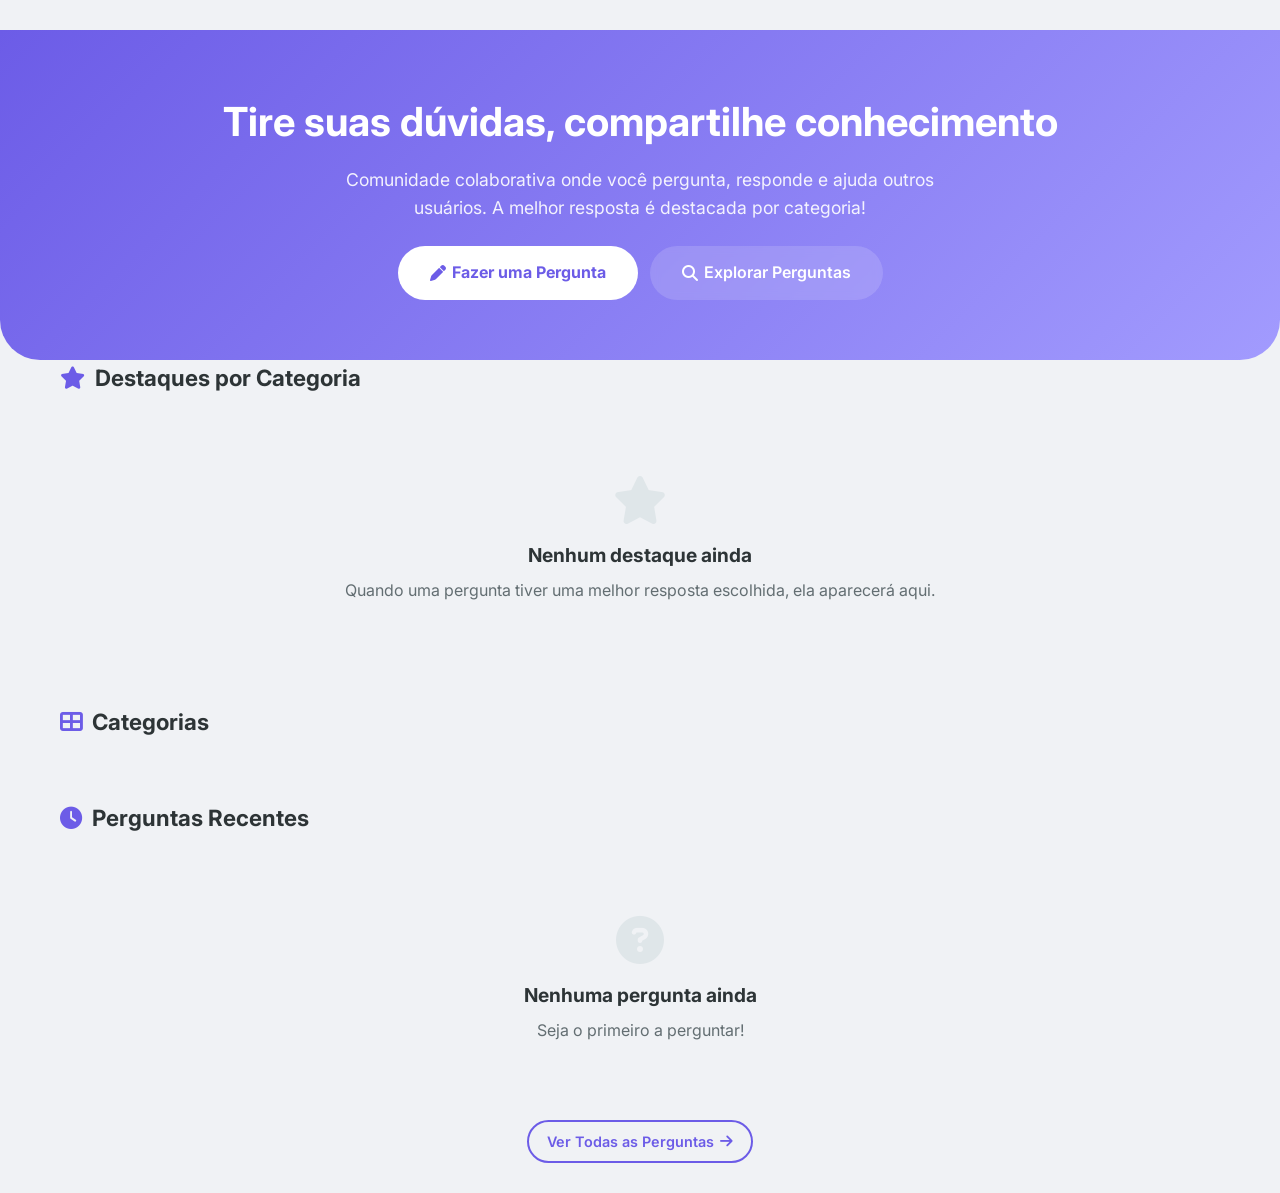
==== index.html @ 31ae1189 "v0.1" ====
<!DOCTYPE html>
<html lang="pt-BR">
<head>
<meta charset="UTF-8">
<meta name="viewport" content="width=device-width, initial-scale=1.0">
<title>Fórum Respostas - Comunidade Colaborativa</title>
<link rel="stylesheet" href="static/css/default.css">
<link rel="stylesheet" href="https://cdnjs.cloudflare.com/ajax/libs/font-awesome/6.5.1/css/all.min.css">
<script src="static/js/api.js"></script>
</head>
<body>

<div id="header-placeholder"></div>
<script>document.getElementById('header-placeholder').innerHTML = '<script src="components/header.js"><\/script>';</script>

<main class="main-content">

<section class="hero">
  <div class="container">
    <h1>Tire suas dúvidas, compartilhe conhecimento</h1>
    <p>Comunidade colaborativa onde você pergunta, responde e ajuda outros usuários. A melhor resposta é destacada por categoria!</p>
    <div class="hero-buttons">
      <a href="/nova-pergunta.html" class="btn btn-white"><i class="fas fa-pen"></i> Fazer uma Pergunta</a>
      <a href="/perguntas.html" class="btn btn-ghost"><i class="fas fa-search"></i> Explorar Perguntas</a>
    </div>
  </div>
</section>

<div class="stats-bar" id="statsBar"></div>

<div class="container">

  <section>
    <h2 class="section-title"><i class="fas fa-star"></i> Destaques por Categoria</h2>
    <div class="destaques-grid" id="destaquesGrid"></div>
  </section>

  <section>
    <h2 class="section-title"><i class="fas fa-th-large"></i> Categorias</h2>
    <div class="category-grid" id="categoryGrid"></div>
  </section>

  <section>
    <h2 class="section-title"><i class="fas fa-clock"></i> Perguntas Recentes</h2>
    <div class="question-list" id="recentQuestions"></div>
    <div style="text-align:center;margin-top:16px">
      <a href="/perguntas.html" class="btn btn-outline">Ver Todas as Perguntas <i class="fas fa-arrow-right"></i></a>
    </div>
  </section>

</div>
</main>

<div id="footer-placeholder"></div>
<script>document.getElementById('footer-placeholder').innerHTML = '<script src="components/footer.js"><\/script>';</script>

<script>
function carregarHome() {
  // Stats
  window.go('GET', '/dashboard', null, function(r) {
    if (!r) return;
    var bar = document.getElementById('statsBar');
    bar.innerHTML = [
      { icon: 'question-circle', label: 'Perguntas', value: r.total_perguntas },
      { icon: 'reply', label: 'Respostas', value: r.total_respostas },
      { icon: 'users', label: 'Usuários', value: r.total_usuarios },
      { icon: 'check-circle', label: 'Resolvidas', value: r.melhores_respostas || 0 }
    ].map(function(s) {
      return '<div class="stat-card"><div class="stat-icon"><i class="fas fa-' + s.icon + '"></i></div><div class="stat-number">' + s.value + '</div><div class="stat-label">' + s.label + '</div></div>';
    }).join('');
  });

  // Destaques
  window.go('GET', '/dashboard', null, function(r) {
    if (!r || !r.destaques || r.destaques.length === 0) {
      document.getElementById('destaquesGrid').innerHTML = '<div class="empty-state" style="grid-column:1/-1"><i class="fas fa-star"></i><h3>Nenhum destaque ainda</h3><p>Quando uma pergunta tiver uma melhor resposta escolhida, ela aparecerá aqui.</p></div>';
      return;
    }
    document.getElementById('destaquesGrid').innerHTML = r.destaques.map(function(d) {
      return '<div class="destaque-card">' +
        '<div class="destaque-header"><i class="fas fa-' + (d.categoria_icone || 'star') + '"></i> ' + window.esc(d.categoria_nome) + ' em destaque</div>' +
        '<div class="destaque-body">' +
        '<div class="destaque-meta">' +
        '<img src="' + window.imgUrl(d.autor_avatar) + '" alt="">' +
        '<span>' + window.esc(d.autor_nome) + '</span>' +
        '<span>·</span>' +
        '<span>' + window.fmtDate(d.created_at) + '</span>' +
        '</div>' +
        '<h3><a href="/pergunta.html?id=' + d.id + '">' + window.esc(d.titulo) + '</a></h3>' +
        '<div class="destaque-resposta">' +
        '<div style="display:flex;align-items:center;gap:6px;margin-bottom:4px">' +
        '<img src="' + window.imgUrl(d.resposta_autor_avatar) + '" style="width:20px;height:20px;border-radius:50%;object-fit:cover">' +
        '<strong style="font-size:0.85rem">' + window.esc(d.resposta_autor_nome) + '</strong>' +
        '<span class="destaque-badge"><i class="fas fa-check"></i> Melhor resposta</span>' +
        '</div>' +
        '<p>' + window.esc((d.resposta_conteudo || '').substring(0, 200)) + '...</p>' +
        '</div>' +
        '<a href="/pergunta.html?id=' + d.id + '" style="font-size:0.85rem;font-weight:600">Ler mais <i class="fas fa-arrow-right"></i></a>' +
        '</div></div>';
    }).join('');
  });

  // Categorias
  window.go('GET', '/categorias', null, function(r) {
    if (!r || r.length === 0) return;
    document.getElementById('categoryGrid').innerHTML = r.map(function(c) {
      return '<a href="/perguntas.html?categoria=' + c.id + '" class="category-card">' +
        '<div class="cat-icon"><i class="fas fa-' + (c.icone || 'question-circle') + '"></i></div>' +
        '<div class="cat-name">' + window.esc(c.nome) + '</div>' +
        '<div class="cat-count">' + (c.total_perguntas || 0) + ' perguntas</div>' +
        '</a>';
    }).join('');
  });

  // Perguntas Recentes
  window.go('GET', '/perguntas?limite=5', null, function(r) {
    if (!r || !r.perguntas || r.perguntas.length === 0) {
      document.getElementById('recentQuestions').innerHTML = '<div class="empty-state"><i class="fas fa-question-circle"></i><h3>Nenhuma pergunta ainda</h3><p>Seja o primeiro a perguntar!</p></div>';
      return;
    }
    document.getElementById('recentQuestions').innerHTML = r.perguntas.map(function(p) {
      var statusClass = 'status-' + (p.status || 'aberta');
      var statusLabel = p.status === 'resolvida' ? 'Resolvida' : p.status === 'fechada' ? 'Fechada' : 'Aberta';
      return '<div class="question-card">' +
        '<div class="question-card-header">' +
        '<h3><a href="/pergunta.html?id=' + p.id + '">' + window.esc(p.titulo) + '</a></h3>' +
        '<span class="status-badge ' + statusClass + '">' + statusLabel + '</span>' +
        '</div>' +
        '<div class="question-card-desc">' + window.esc((p.descricao || '').substring(0, 200)) + '</div>' +
        '<div class="question-card-footer">' +
        '<span><i class="fas fa-user"></i> ' + window.esc(p.autor_nome || 'Anônimo') + '</span>' +
        '<span>' + window.fmtDate(p.created_at) + '</span>' +
        '<div class="question-stats">' +
        '<span><i class="fas fa-reply"></i> ' + p.total_respostas + '</span>' +
        '<span><i class="fas fa-eye"></i> ' + (p.visualizacoes || 0) + '</span>' +
        '</div></div></div>';
    }).join('');
  });
}

carregarHome();
</script>
</body>
</html>
---- static/css/default.css ----
@import url('https://fonts.googleapis.com/css2?family=Inter:wght@300;400;500;600;700;800&display=swap');

* { margin:0; padding:0; box-sizing:border-box; }
:root {
  --primary: #6c5ce7;
  --primary-dark: #5a4bd1;
  --accent: #00b894;
  --accent-dark: #00a381;
  --bg: #f0f2f5;
  --bg-card: #ffffff;
  --text: #2d3436;
  --text-light: #636e72;
  --border: #dfe6e9;
  --shadow: 0 2px 8px rgba(0,0,0,0.08);
  --radius: 12px;
  --radius-sm: 8px;
  --header-height: 64px;
}
body {
  font-family: 'Inter', -apple-system, BlinkMacSystemFont, 'Segoe UI', Roboto, sans-serif;
  background: var(--bg);
  color: var(--text);
  line-height: 1.6;
  min-height: 100vh;
  display: flex;
  flex-direction: column;
  -webkit-font-smoothing: antialiased;
  -moz-osx-font-smoothing: grayscale;
  text-rendering: optimizeLegibility;
}
::selection { background: var(--primary); color: #fff; }
a { color: var(--primary); text-decoration:none; }
a:hover { color: var(--primary-dark); }
img { max-width:100%; }
.container { max-width:1200px; margin:0 auto; padding:0 20px; width:100%; }

/* Header */
.forum-header {
  background: var(--bg-card);
  border-bottom: 1px solid var(--border);
  position: sticky;
  top: 0;
  z-index: 1000;
  box-shadow: var(--shadow);
}
.header-top { padding: 0 20px; }
.header-flex {
  display: flex;
  align-items: center;
  gap: 20px;
  height: var(--header-height);
  max-width: 1400px;
  margin: 0 auto;
}
.header-brand { flex-shrink:0; }
.header-logo {
  display: flex;
  align-items: center;
  gap: 8px;
  font-size: 1.25rem;
  font-weight: 700;
  color: var(--primary) !important;
}
.header-logo i { font-size: 1.5rem; }
.header-search {
  flex: 1;
  max-width: 480px;
  position: relative;
}
.header-search input {
  width: 100%;
  padding: 10px 16px 10px 40px;
  border: 2px solid var(--border);
  border-radius: 24px;
  font-size: 0.9rem;
  outline: none;
  transition: border-color 0.2s;
  background: var(--bg);
}
.header-search input:focus { border-color: var(--primary); }
.search-icon {
  position: absolute;
  left: 14px;
  top: 50%;
  transform: translateY(-50%);
  color: var(--text-light);
}
.search-results {
  display: none;
  position: absolute;
  top: 100%;
  left: 0;
  right: 0;
  background: var(--bg-card);
  border: 1px solid var(--border);
  border-radius: var(--radius-sm);
  box-shadow: 0 8px 24px rgba(0,0,0,0.12);
  margin-top: 4px;
  max-height: 400px;
  overflow-y: auto;
  z-index: 100;
}
.search-item {
  display: block;
  padding: 12px 16px;
  border-bottom: 1px solid var(--border);
  color: var(--text) !important;
}
.search-item:last-child { border-bottom:none; }
.search-item:hover { background: var(--bg); }
.search-item-title { font-weight: 500; margin-bottom:2px; }
.search-item-meta { font-size:0.8rem; color:var(--text-light); }
.search-empty { padding: 20px; text-align:center; color:var(--text-light); }
.header-nav {
  display: flex;
  gap: 4px;
}
.nav-link {
  padding: 8px 14px;
  border-radius: var(--radius-sm);
  color: var(--text) !important;
  font-size: 0.9rem;
  font-weight: 500;
  transition: background 0.2s;
  white-space: nowrap;
}
.nav-link:hover { background: var(--bg); color: var(--primary) !important; }
.header-actions {
  display: flex;
  align-items: center;
  gap: 10px;
  margin-left: auto;
  flex-shrink:0;
}
.btn {
  display: inline-flex;
  align-items: center;
  gap: 6px;
  padding: 8px 18px;
  border-radius: 24px;
  font-size: 0.9rem;
  font-weight: 600;
  border: none;
  cursor: pointer;
  transition: all 0.2s;
  white-space: nowrap;
}
.btn-primary { background: var(--primary); color: #fff !important; }
.btn-primary:hover { background: var(--primary-dark); transform: translateY(-1px); }
.btn-outline {
  background: transparent;
  border: 2px solid var(--primary);
  color: var(--primary) !important;
}
.btn-outline:hover { background: var(--primary); color: #fff !important; }
.btn-accent { background: var(--accent); color: #fff !important; }
.btn-accent:hover { background: var(--accent-dark); transform: translateY(-1px); }
.btn-sm { padding: 6px 14px; font-size: 0.85rem; }
.btn-lg { padding: 12px 28px; font-size: 1rem; }

/* User Menu */
.user-menu { position:relative; display:flex; align-items:center; }
.btn-user {
  display: flex;
  align-items: center;
  gap: 8px;
  background: var(--bg);
  border: 1px solid var(--border);
  border-radius: 24px;
  padding: 4px 12px 4px 4px;
  cursor: pointer;
  font-size: 0.9rem;
  color: var(--text);
  transition: all 0.2s;
}
.btn-user:hover { border-color: var(--primary); }
.avatar-sm { width: 32px; height: 32px; border-radius: 50%; object-fit:cover; }
.user-dropdown {
  display: none;
  position: absolute;
  top: 100%;
  right: 0;
  background: var(--bg-card);
  border: 1px solid var(--border);
  border-radius: var(--radius-sm);
  box-shadow: 0 8px 24px rgba(0,0,0,0.12);
  min-width: 200px;
  margin-top: 8px;
  z-index: 100;
  overflow: hidden;
}
.user-dropdown a {
  display: flex;
  align-items: center;
  gap: 10px;
  padding: 12px 16px;
  color: var(--text) !important;
  font-size: 0.9rem;
  transition: background 0.2s;
}
.user-dropdown a:hover { background: var(--bg); }
.user-dropdown a i { width: 18px; color: var(--text-light); }

/* Main Content */
.main-content { flex:1; padding: 30px 0; }

/* Hero */
.hero {
  background: linear-gradient(135deg, var(--primary) 0%, #a29bfe 100%);
  padding: 60px 20px;
  text-align: center;
  color: #fff;
  border-radius: 0 0 40px 40px;
}
.hero h1 { font-size: 2.5rem; margin-bottom: 12px; }
.hero p { font-size: 1.1rem; opacity: 0.9; max-width: 600px; margin: 0 auto 24px; }
.hero-buttons { display: flex; gap: 12px; justify-content: center; flex-wrap: wrap; }
.hero .btn-white {
  background: #fff;
  color: var(--primary) !important;
  padding: 14px 32px;
  border-radius: 30px;
  font-weight: 700;
  font-size: 1rem;
}
.hero .btn-white:hover { transform: translateY(-2px); box-shadow: 0 8px 24px rgba(0,0,0,0.15); }
.hero .btn-ghost {
  background: rgba(255,255,255,0.15);
  color: #fff !important;
  padding: 14px 32px;
  border-radius: 30px;
  font-weight: 600;
  font-size: 1rem;
  backdrop-filter: blur(4px);
}
.hero .btn-ghost:hover { background: rgba(255,255,255,0.25); }

/* Stats Bar */
.stats-bar {
  display: grid;
  grid-template-columns: repeat(auto-fit, minmax(150px, 1fr));
  gap: 16px;
  margin: -40px auto 40px;
  padding: 0 20px;
  max-width: 900px;
  position: relative;
  z-index: 2;
}
.stat-card {
  background: var(--bg-card);
  border-radius: var(--radius);
  padding: 24px;
  text-align: center;
  box-shadow: var(--shadow);
  border: 1px solid var(--border);
}
.stat-card .stat-icon {
  font-size: 1.8rem;
  color: var(--primary);
  margin-bottom: 8px;
}
.stat-card .stat-number {
  font-size: 1.8rem;
  font-weight: 800;
  color: var(--text);
  line-height: 1.2;
}
.stat-card .stat-label {
  font-size: 0.85rem;
  color: var(--text-light);
  margin-top: 4px;
}

/* Sections */
.section-title {
  font-size: 1.4rem;
  font-weight: 700;
  margin-bottom: 20px;
  display: flex;
  align-items: center;
  gap: 10px;
}
.section-title i { color: var(--primary); }

/* Category Grid */
.category-grid {
  display: grid;
  grid-template-columns: repeat(auto-fill, minmax(180px, 1fr));
  gap: 12px;
  margin-bottom: 40px;
}
.category-card {
  background: var(--bg-card);
  border: 1px solid var(--border);
  border-radius: var(--radius);
  padding: 20px;
  text-align: center;
  transition: all 0.2s;
  cursor: pointer;
}
.category-card:hover {
  transform: translateY(-3px);
  box-shadow: 0 8px 24px rgba(0,0,0,0.1);
  border-color: var(--primary);
}
.category-card .cat-icon {
  font-size: 2rem;
  color: var(--primary);
  margin-bottom: 8px;
}
.category-card .cat-name { font-weight: 600; font-size: 0.95rem; }
.category-card .cat-count { font-size: 0.8rem; color: var(--text-light); margin-top: 4px; }

/* Destaques Grid */
.destaques-grid {
  display: grid;
  grid-template-columns: repeat(auto-fill, minmax(340px, 1fr));
  gap: 16px;
  margin-bottom: 40px;
}
.destaque-card {
  background: var(--bg-card);
  border: 1px solid var(--border);
  border-radius: var(--radius);
  overflow: hidden;
  transition: all 0.3s;
}
.destaque-card:hover { box-shadow: 0 8px 24px rgba(0,0,0,0.1); }
.destaque-header {
  background: linear-gradient(135deg, var(--accent), #00cec9);
  color: #fff;
  padding: 12px 16px;
  display: flex;
  align-items: center;
  gap: 8px;
  font-weight: 600;
  font-size: 0.85rem;
}
.destaque-body { padding: 16px; }
.destaque-body h3 { font-size: 1rem; margin-bottom: 8px; }
.destaque-body h3 a { color: var(--text) !important; }
.destaque-body h3 a:hover { color: var(--primary) !important; }
.destaque-resposta {
  background: var(--bg);
  border-radius: var(--radius-sm);
  padding: 12px;
  margin: 8px 0;
  font-size: 0.9rem;
  color: var(--text-light);
  border-left: 3px solid var(--accent);
}
.destaque-meta {
  display: flex;
  align-items: center;
  gap: 8px;
  font-size: 0.85rem;
  color: var(--text-light);
  margin-bottom: 8px;
}
.destaque-meta img { width: 24px; height: 24px; border-radius: 50%; object-fit:cover; }
.destaque-badge {
  display: inline-flex;
  align-items: center;
  gap: 4px;
  background: var(--accent);
  color: #fff;
  padding: 2px 10px;
  border-radius: 12px;
  font-size: 0.75rem;
  font-weight: 600;
}

/* Questions List */
.question-list { display: flex; flex-direction: column; gap: 12px; }
.question-card {
  background: var(--bg-card);
  border: 1px solid var(--border);
  border-radius: var(--radius);
  padding: 20px;
  transition: all 0.2s;
}
.question-card:hover { box-shadow: var(--shadow); }
.question-card-header {
  display: flex;
  justify-content: space-between;
  align-items: flex-start;
  gap: 12px;
  margin-bottom: 8px;
}
.question-card h3 { font-size: 1.05rem; font-weight: 600; }
.question-card h3 a { color: var(--text) !important; }
.question-card h3 a:hover { color: var(--primary) !important; }
.question-card-desc {
  color: var(--text-light);
  font-size: 0.9rem;
  margin-bottom: 12px;
  display: -webkit-box;
  -webkit-line-clamp: 2;
  -webkit-box-orient: vertical;
  overflow: hidden;
}
.question-card-footer {
  display: flex;
  align-items: center;
  gap: 16px;
  font-size: 0.85rem;
  color: var(--text-light);
  flex-wrap: wrap;
}
.question-card-footer .category-tag {
  background: var(--bg);
  padding: 2px 10px;
  border-radius: 12px;
  font-size: 0.8rem;
  color: var(--primary);
  font-weight: 500;
}
.question-stats {
  display: flex;
  gap: 12px;
  margin-left: auto;
}
.question-stats span {
  display: flex;
  align-items: center;
  gap: 4px;
}
.status-badge {
  padding: 2px 10px;
  border-radius: 12px;
  font-size: 0.75rem;
  font-weight: 600;
}
.status-aberta { background: #dfe6e9; color: #636e72; }
.status-resolvida { background: #55efc4; color: #00b894; }
.status-fechada { background: #fab1a0; color: #d63031; }

/* Filters */
.filters-bar {
  display: flex;
  align-items: center;
  gap: 12px;
  flex-wrap: wrap;
  margin-bottom: 20px;
  padding: 16px;
  background: var(--bg-card);
  border-radius: var(--radius);
  border: 1px solid var(--border);
}
.filters-bar select, .filters-bar input {
  padding: 8px 14px;
  border: 1px solid var(--border);
  border-radius: var(--radius-sm);
  font-size: 0.9rem;
  outline: none;
  background: var(--bg);
}
.filters-bar select:focus, .filters-bar input:focus { border-color: var(--primary); }

/* Pagination */
.pagination {
  display: flex;
  justify-content: center;
  gap: 6px;
  margin-top: 24px;
}
.page-btn {
  padding: 8px 14px;
  border: 1px solid var(--border);
  border-radius: var(--radius-sm);
  background: var(--bg-card);
  cursor: pointer;
  font-size: 0.9rem;
  transition: all 0.2s;
}
.page-btn:hover { border-color: var(--primary); color: var(--primary); }
.page-btn.active { background: var(--primary); color: #fff; border-color: var(--primary); }

/* Question Detail Page */
.question-detail {
  background: var(--bg-card);
  border: 1px solid var(--border);
  border-radius: var(--radius);
  padding: 28px;
  margin-bottom: 24px;
}
.question-detail h1 { font-size: 1.5rem; margin-bottom: 12px; }
.question-meta {
  display: flex;
  align-items: center;
  gap: 16px;
  flex-wrap: wrap;
  margin-bottom: 16px;
  font-size: 0.9rem;
  color: var(--text-light);
}
.question-meta .author { display: flex; align-items: center; gap: 8px; }
.question-meta .author img { width: 28px; height: 28px; border-radius: 50%; object-fit:cover; }
.question-body {
  font-size: 1rem;
  line-height: 1.7;
  color: var(--text);
  margin-bottom: 16px;
  white-space: pre-wrap;
}
.question-tags {
  display: flex;
  gap: 6px;
  flex-wrap: wrap;
  margin-bottom: 12px;
}
.tag {
  background: var(--bg);
  padding: 4px 12px;
  border-radius: 16px;
  font-size: 0.8rem;
  color: var(--primary);
}
.question-actions {
  display: flex;
  gap: 8px;
  padding-top: 12px;
  border-top: 1px solid var(--border);
}

/* Answers Section */
.answers-section { margin-bottom: 24px; }
.answers-count {
  font-size: 1.2rem;
  font-weight: 700;
  margin-bottom: 16px;
}
.answer-card {
  background: var(--bg-card);
  border: 1px solid var(--border);
  border-radius: var(--radius);
  padding: 20px;
  margin-bottom: 12px;
  transition: all 0.2s;
}
.answer-card.best-answer {
  border-color: var(--accent);
  background: #f0fdf9;
}
.answer-header {
  display: flex;
  align-items: center;
  gap: 10px;
  margin-bottom: 12px;
}
.answer-header img { width: 32px; height: 32px; border-radius: 50%; object-fit:cover; }
.answer-header .author-name { font-weight: 600; font-size: 0.9rem; }
.answer-header .answer-date { font-size: 0.8rem; color: var(--text-light); }
.answer-body {
  font-size: 0.95rem;
  line-height: 1.7;
  margin-bottom: 12px;
  white-space: pre-wrap;
}
.answer-footer {
  display: flex;
  align-items: center;
  gap: 12px;
  padding-top: 12px;
  border-top: 1px solid var(--border);
}
.vote-buttons {
  display: flex;
  align-items: center;
  gap: 4px;
}
.vote-btn {
  padding: 6px 10px;
  border: 1px solid var(--border);
  border-radius: var(--radius-sm);
  background: var(--bg);
  cursor: pointer;
  font-size: 0.9rem;
  color: var(--text-light);
  transition: all 0.2s;
  display: flex;
  align-items: center;
  gap: 4px;
}
.vote-btn:hover { border-color: var(--primary); color: var(--primary); }
.vote-btn.voted { background: var(--primary); color: #fff; border-color: var(--primary); }
.best-answer-badge {
  display: inline-flex;
  align-items: center;
  gap: 4px;
  background: var(--accent);
  color: #fff;
  padding: 4px 12px;
  border-radius: 20px;
  font-size: 0.8rem;
  font-weight: 600;
}
.btn-best-answer {
  padding: 6px 14px;
  border: 1px solid var(--accent);
  border-radius: var(--radius-sm);
  background: transparent;
  color: var(--accent);
  cursor: pointer;
  font-size: 0.85rem;
  transition: all 0.2s;
}
.btn-best-answer:hover { background: var(--accent); color: #fff; }

/* Comments */
.comments-section { margin-top: 12px; padding-top: 12px; border-top: 1px solid var(--border); }
.comment {
  padding: 8px 0;
  display: flex;
  gap: 8px;
  font-size: 0.85rem;
}
.comment img { width: 20px; height: 20px; border-radius: 50%; }
.comment .comment-body { flex:1; }
.comment .comment-author { font-weight: 600; }
.comment-form {
  display: flex;
  gap: 8px;
  margin-top: 8px;
}
.comment-form input {
  flex: 1;
  padding: 8px 12px;
  border: 1px solid var(--border);
  border-radius: var(--radius-sm);
  font-size: 0.85rem;
  outline: none;
}
.comment-form input:focus { border-color: var(--primary); }

/* Answer Form */
.answer-form {
  background: var(--bg-card);
  border: 1px solid var(--border);
  border-radius: var(--radius);
  padding: 20px;
  margin-bottom: 24px;
}
.answer-form h3 { font-size: 1.1rem; margin-bottom: 12px; }
.answer-form textarea {
  width: 100%;
  min-height: 120px;
  padding: 12px;
  border: 1px solid var(--border);
  border-radius: var(--radius-sm);
  font-size: 0.95rem;
  font-family: inherit;
  resize: vertical;
  outline: none;
  margin-bottom: 12px;
}
.answer-form textarea:focus { border-color: var(--primary); }

/* Auth Forms */
.auth-page {
  max-width: 440px;
  margin: 40px auto;
  padding: 0 20px;
}
.auth-card {
  background: var(--bg-card);
  border: 1px solid var(--border);
  border-radius: var(--radius);
  padding: 36px;
  box-shadow: var(--shadow);
}
.auth-card h2 {
  font-size: 1.5rem;
  text-align: center;
  margin-bottom: 8px;
}
.auth-card .subtitle {
  text-align: center;
  color: var(--text-light);
  margin-bottom: 24px;
  font-size: 0.9rem;
}
.form-group {
  margin-bottom: 16px;
}
.form-group label {
  display: block;
  font-weight: 600;
  margin-bottom: 6px;
  font-size: 0.9rem;
}
.form-group input, .form-group select, .form-group textarea {
  width: 100%;
  padding: 10px 14px;
  border: 2px solid var(--border);
  border-radius: var(--radius-sm);
  font-size: 0.95rem;
  outline: none;
  transition: border-color 0.2s;
  font-family: inherit;
}
.form-group input:focus, .form-group select:focus, .form-group textarea:focus {
  border-color: var(--primary);
}
.form-group textarea { min-height: 100px; resize: vertical; }
.form-footer {
  text-align: center;
  margin-top: 16px;
  font-size: 0.9rem;
  color: var(--text-light);
}
.btn-block {
  width: 100%;
  justify-content: center;
  padding: 12px;
  font-size: 1rem;
}

/* Profile */
.profile-header {
  background: var(--bg-card);
  border: 1px solid var(--border);
  border-radius: var(--radius);
  padding: 32px;
  text-align: center;
  margin-bottom: 24px;
}
.profile-avatar {
  width: 96px;
  height: 96px;
  border-radius: 50%;
  object-fit: cover;
  margin-bottom: 12px;
  border: 4px solid var(--primary);
}
.profile-name { font-size: 1.4rem; font-weight: 700; }
.profile-bio { color: var(--text-light); max-width: 500px; margin: 8px auto; }
.profile-rep {
  display: inline-flex;
  align-items: center;
  gap: 6px;
  background: #ffeaa7;
  padding: 4px 14px;
  border-radius: 20px;
  font-weight: 600;
  font-size: 0.9rem;
}

/* Empty State */
.empty-state {
  text-align: center;
  padding: 60px 20px;
  color: var(--text-light);
}
.empty-state i { font-size: 3rem; margin-bottom: 16px; color: var(--border); }
.empty-state h3 { font-size: 1.2rem; color: var(--text); margin-bottom: 8px; }

/* Progress Bar */
.progress-bar {
  position: fixed;
  top: 0;
  left: 0;
  height: 3px;
  background: linear-gradient(90deg, var(--primary), #a29bfe, var(--accent));
  z-index: 9999;
  width: 0;
  transition: width 0.3s ease;
  border-radius: 0 2px 2px 0;
}

/* Loading */
.loading {
  text-align: center;
  padding: 40px;
  color: var(--text-light);
}
.loading i { font-size: 2rem; animation: spin 1s linear infinite; }

/* Skeleton */
.skeleton {
  background: linear-gradient(90deg, var(--border) 25%, #e8e8e8 50%, var(--border) 75%);
  background-size: 200% 100%;
  animation: shimmer 1.4s ease infinite;
  border-radius: var(--radius-sm);
}
.skeleton-text { height: 14px; margin-bottom: 10px; width: 100%; }
.skeleton-text-sm { height: 10px; width: 60%; }
.skeleton-title { height: 22px; width: 75%; margin-bottom: 16px; }
.skeleton-avatar { width: 40px; height: 40px; border-radius: 50%; flex-shrink: 0; }
.skeleton-card {
  background: var(--bg-card);
  border: 1px solid var(--border);
  border-radius: var(--radius);
  padding: 20px;
  margin-bottom: 12px;
}
.skeleton-row { display: flex; gap: 12px; align-items: center; margin-bottom: 16px; }
.skeleton-inline { display: flex; gap: 12px; align-items: center; }

/* Sidebar Layout */
.content-with-sidebar {
  display: grid;
  grid-template-columns: 1fr 300px;
  gap: 24px;
}
@media (max-width: 900px) {
  .content-with-sidebar { grid-template-columns: 1fr; }
}
.sidebar-card {
  background: var(--bg-card);
  border: 1px solid var(--border);
  border-radius: var(--radius);
  padding: 20px;
  margin-bottom: 16px;
}
.sidebar-card h4 {
  font-size: 0.95rem;
  font-weight: 700;
  margin-bottom: 12px;
  padding-bottom: 8px;
  border-bottom: 2px solid var(--primary);
}

/* Footer */
.forum-footer {
  background: #2d3436;
  color: #b2bec3;
  padding: 40px 0 0;
  margin-top: 40px;
}
.footer-grid {
  display: grid;
  grid-template-columns: repeat(auto-fit, minmax(200px, 1fr));
  gap: 32px;
  margin-bottom: 24px;
}
.footer-col h4 {
  color: #fff;
  font-size: 1rem;
  margin-bottom: 12px;
}
.footer-col h4 i { color: var(--accent); }
.footer-col p { font-size: 0.9rem; line-height: 1.6; }
.footer-col a {
  display: block;
  color: #b2bec3 !important;
  font-size: 0.9rem;
  padding: 4px 0;
  transition: color 0.2s;
}
.footer-col a:hover { color: #fff !important; }
.footer-bottom {
  text-align: center;
  padding: 16px 0;
  border-top: 1px solid rgba(255,255,255,0.1);
  font-size: 0.85rem;
}

/* Responsive */
@media (max-width: 768px) {
  .header-flex { gap: 10px; }
  .header-nav { display: none; }
  .hero h1 { font-size: 1.6rem; }
  .destaques-grid { grid-template-columns: 1fr; }
  .stats-bar { grid-template-columns: repeat(2, 1fr); }
  .category-grid { grid-template-columns: repeat(2, 1fr); }
  .auth-page { margin: 20px auto; }
  .auth-card { padding: 24px; }
  .question-card-header { flex-direction: column; }
}

/* Page Transitions */
.page-enter {
  animation: pageFadeIn 0.4s ease both;
}
@keyframes pageFadeIn {
  from { opacity: 0; transform: translateY(12px); }
  to { opacity: 1; transform: translateY(0); }
}

@keyframes shimmer {
  0% { background-position: 200% 0; }
  100% { background-position: -200% 0; }
}

/* Reduced motion */
@media (prefers-reduced-motion: reduce) {
  .page-enter { animation: none; opacity: 1; }
  .skeleton { animation: none; }
  .progress-bar { transition: none; }
  *, *::before, *::after { animation-duration: 0.01ms !important; transition-duration: 0.01ms !important; }
}
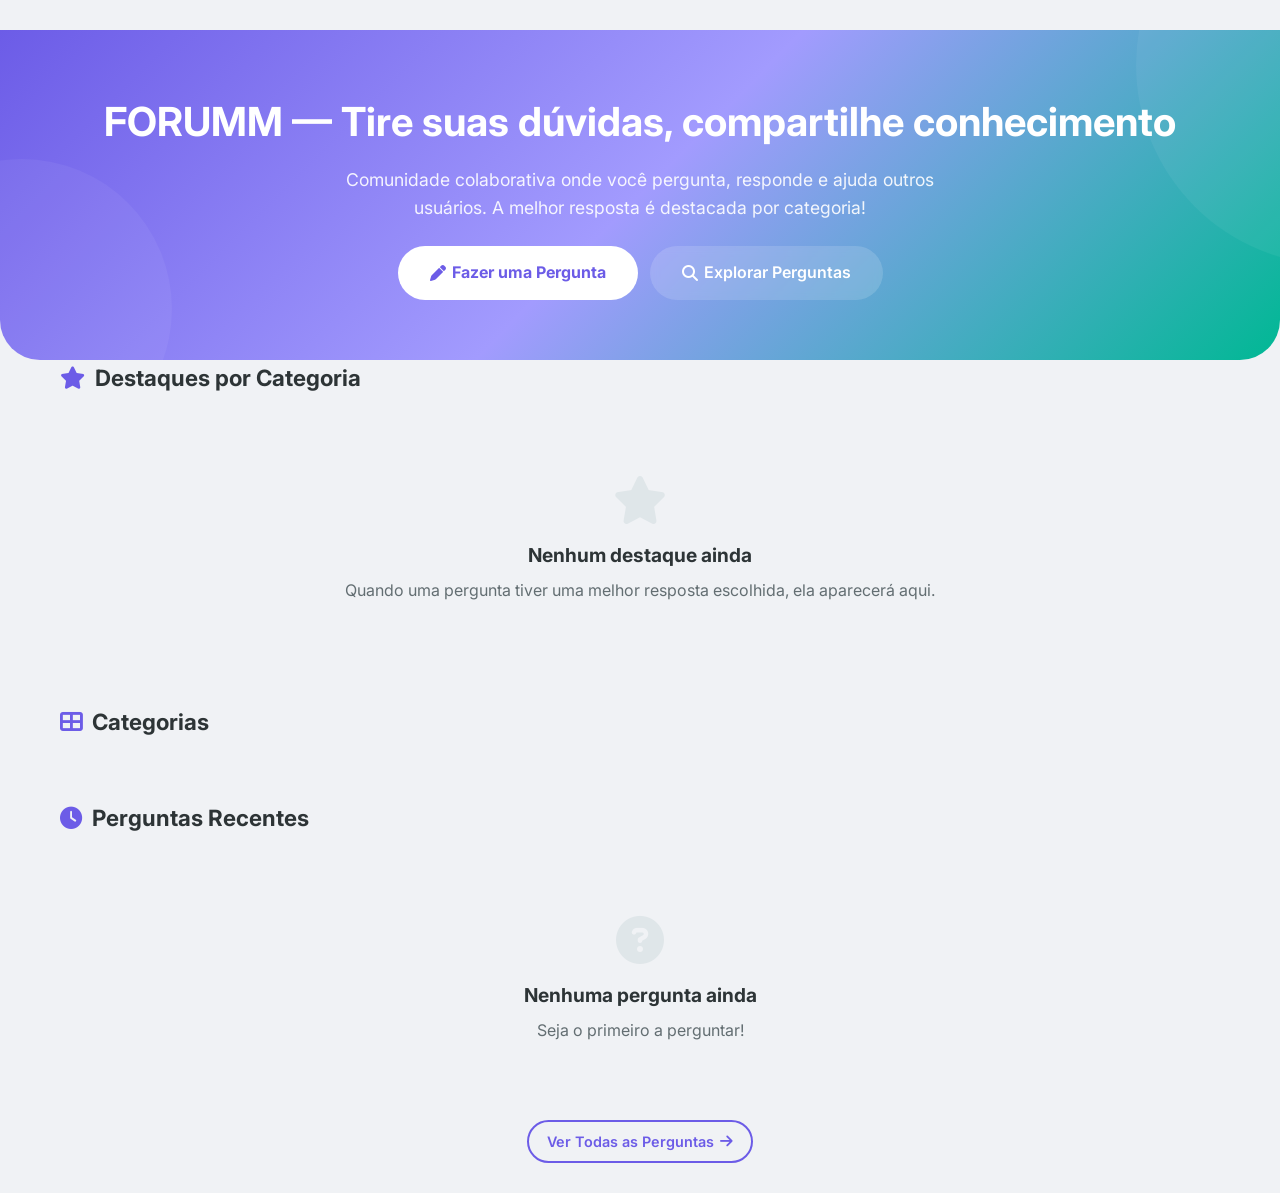
==== commit 05ed52e5: "v0.1.1" ====
--- a/index.html
+++ b/index.html
@@ -3,7 +3,7 @@
 <head>
 <meta charset="UTF-8">
 <meta name="viewport" content="width=device-width, initial-scale=1.0">
-<title>Fórum Respostas - Comunidade Colaborativa</title>
+<title>FORUMM - Comunidade Colaborativa</title>
 <link rel="stylesheet" href="static/css/default.css">
 <link rel="stylesheet" href="https://cdnjs.cloudflare.com/ajax/libs/font-awesome/6.5.1/css/all.min.css">
 <script src="static/js/api.js"></script>
@@ -17,7 +17,7 @@
 
 <section class="hero">
   <div class="container">
-    <h1>Tire suas dúvidas, compartilhe conhecimento</h1>
+    <h1>FORUMM — Tire suas dúvidas, compartilhe conhecimento</h1>
     <p>Comunidade colaborativa onde você pergunta, responde e ajuda outros usuários. A melhor resposta é destacada por categoria!</p>
     <div class="hero-buttons">
       <a href="/nova-pergunta.html" class="btn btn-white"><i class="fas fa-pen"></i> Fazer uma Pergunta</a>
--- a/static/css/default.css
+++ b/static/css/default.css
@@ -4,17 +4,23 @@
 :root {
   --primary: #6c5ce7;
   --primary-dark: #5a4bd1;
+  --primary-light: #a29bfe;
   --accent: #00b894;
   --accent-dark: #00a381;
+  --accent-pink: #fd79a8;
+  --accent-pink-dark: #e84393;
   --bg: #f0f2f5;
   --bg-card: #ffffff;
   --text: #2d3436;
   --text-light: #636e72;
   --border: #dfe6e9;
   --shadow: 0 2px 8px rgba(0,0,0,0.08);
+  --shadow-lg: 0 8px 32px rgba(108,92,231,0.2);
   --radius: 12px;
   --radius-sm: 8px;
   --header-height: 64px;
+  --brand-gradient: linear-gradient(135deg, #6c5ce7, #a29bfe);
+  --brand-gradient-accent: linear-gradient(135deg, #6c5ce7, #a29bfe, #00b894);
 }
 body {
   font-family: 'Inter', -apple-system, BlinkMacSystemFont, 'Segoe UI', Roboto, sans-serif;
@@ -56,10 +62,39 @@
 .header-logo {
   display: flex;
   align-items: center;
-  gap: 8px;
-  font-size: 1.25rem;
-  font-weight: 700;
+  gap: 10px;
+  font-size: 1.3rem;
+  font-weight: 800;
   color: var(--primary) !important;
+  letter-spacing: 1px;
+}
+.logo-3d {
+  display: inline-flex;
+  align-items: center;
+  gap: 6px;
+}
+.logo-3d img, .logo-3d svg {
+  width: 36px;
+  height: 36px;
+  filter: drop-shadow(0 2px 6px rgba(108,92,231,0.3));
+  transition: transform 0.3s ease, filter 0.3s ease;
+}
+.header-logo:hover .logo-3d img,
+.header-logo:hover .logo-3d svg {
+  transform: scale(1.08) rotate(-5deg);
+  filter: drop-shadow(0 4px 12px rgba(108,92,231,0.45));
+}
+.logo-text {
+  background: var(--brand-gradient);
+  -webkit-background-clip: text;
+  -webkit-text-fill-color: transparent;
+  background-clip: text;
+  font-weight: 800;
+  letter-spacing: 2px;
+}
+.logo-text-accent {
+  color: var(--accent);
+  -webkit-text-fill-color: var(--accent);
 }
 .header-logo i { font-size: 1.5rem; }
 .header-search {
@@ -206,11 +241,35 @@
 
 /* Hero */
 .hero {
-  background: linear-gradient(135deg, var(--primary) 0%, #a29bfe 100%);
+  background: var(--brand-gradient-accent);
   padding: 60px 20px;
   text-align: center;
   color: #fff;
   border-radius: 0 0 40px 40px;
+  position: relative;
+  overflow: hidden;
+}
+.hero::before {
+  content: '';
+  position: absolute;
+  top: -50%;
+  right: -20%;
+  width: 400px;
+  height: 400px;
+  background: rgba(255,255,255,0.05);
+  border-radius: 50%;
+  pointer-events: none;
+}
+.hero::after {
+  content: '';
+  position: absolute;
+  bottom: -30%;
+  left: -10%;
+  width: 300px;
+  height: 300px;
+  background: rgba(255,255,255,0.05);
+  border-radius: 50%;
+  pointer-events: none;
 }
 .hero h1 { font-size: 2.5rem; margin-bottom: 12px; }
 .hero p { font-size: 1.1rem; opacity: 0.9; max-width: 600px; margin: 0 auto 24px; }
@@ -761,7 +820,7 @@
   top: 0;
   left: 0;
   height: 3px;
-  background: linear-gradient(90deg, var(--primary), #a29bfe, var(--accent));
+  background: var(--brand-gradient-accent);
   z-index: 9999;
   width: 0;
   transition: width 0.3s ease;
@@ -823,7 +882,7 @@
 
 /* Footer */
 .forum-footer {
-  background: #2d3436;
+  background: linear-gradient(135deg, #1e1e2e, #2d3436);
   color: #b2bec3;
   padding: 40px 0 0;
   margin-top: 40px;
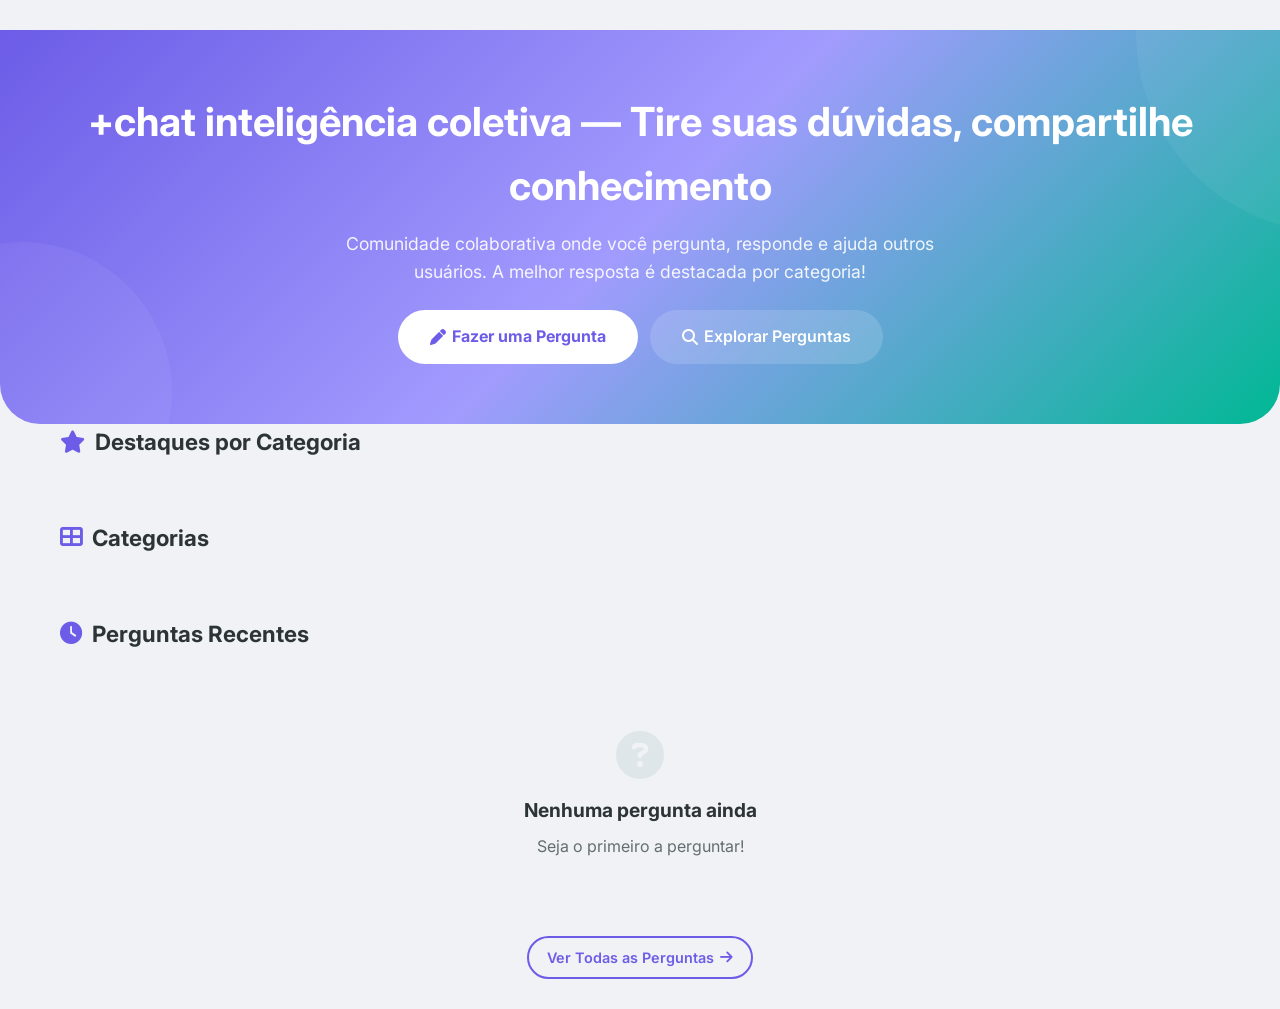
==== commit 3698a43f: "v0.1.2" ====
--- a/index.html
+++ b/index.html
@@ -3,7 +3,7 @@
 <head>
 <meta charset="UTF-8">
 <meta name="viewport" content="width=device-width, initial-scale=1.0">
-<title>FORUMM - Comunidade Colaborativa</title>
+<title>+chat inteligência coletiva - Comunidade Colaborativa</title>
 <link rel="stylesheet" href="static/css/default.css">
 <link rel="stylesheet" href="https://cdnjs.cloudflare.com/ajax/libs/font-awesome/6.5.1/css/all.min.css">
 <script src="static/js/api.js"></script>
@@ -17,7 +17,7 @@
 
 <section class="hero">
   <div class="container">
-    <h1>FORUMM — Tire suas dúvidas, compartilhe conhecimento</h1>
+    <h1>+chat inteligência coletiva — Tire suas dúvidas, compartilhe conhecimento</h1>
     <p>Comunidade colaborativa onde você pergunta, responde e ajuda outros usuários. A melhor resposta é destacada por categoria!</p>
     <div class="hero-buttons">
       <a href="/nova-pergunta.html" class="btn btn-white"><i class="fas fa-pen"></i> Fazer uma Pergunta</a>
@@ -56,9 +56,10 @@
 
 <script>
 function carregarHome() {
-  // Stats
   window.go('GET', '/dashboard', null, function(r) {
     if (!r) return;
+
+    // Stats
     var bar = document.getElementById('statsBar');
     bar.innerHTML = [
       { icon: 'question-circle', label: 'Perguntas', value: r.total_perguntas },
@@ -68,11 +69,9 @@
     ].map(function(s) {
       return '<div class="stat-card"><div class="stat-icon"><i class="fas fa-' + s.icon + '"></i></div><div class="stat-number">' + s.value + '</div><div class="stat-label">' + s.label + '</div></div>';
     }).join('');
-  });
 
-  // Destaques
-  window.go('GET', '/dashboard', null, function(r) {
-    if (!r || !r.destaques || r.destaques.length === 0) {
+    // Destaques
+    if (!r.destaques || r.destaques.length === 0) {
       document.getElementById('destaquesGrid').innerHTML = '<div class="empty-state" style="grid-column:1/-1"><i class="fas fa-star"></i><h3>Nenhum destaque ainda</h3><p>Quando uma pergunta tiver uma melhor resposta escolhida, ela aparecerá aqui.</p></div>';
       return;
     }
--- a/static/css/default.css
+++ b/static/css/default.css
@@ -887,6 +887,56 @@
   padding: 40px 0 0;
   margin-top: 40px;
 }
+.footer-donate {
+  display: flex;
+  align-items: center;
+  gap: 16px;
+  background: linear-gradient(135deg, rgba(108,92,231,0.18), rgba(0,184,148,0.18));
+  border: 1px solid rgba(108,92,231,0.35);
+  border-radius: var(--radius);
+  padding: 18px 22px;
+  margin-bottom: 28px;
+}
+.donate-icon {
+  flex: 0 0 auto;
+  width: 46px;
+  height: 46px;
+  border-radius: 50%;
+  background: linear-gradient(135deg, #fd79a8, #e84393);
+  display: flex;
+  align-items: center;
+  justify-content: center;
+  color: #fff;
+  font-size: 1.2rem;
+  box-shadow: 0 4px 12px rgba(253,121,168,0.35);
+  animation: pulseHeart 2s infinite;
+}
+@keyframes pulseHeart {
+  0%, 100% { transform: scale(1); }
+  50% { transform: scale(1.12); }
+}
+.donate-text { flex: 1; }
+.donate-text h4 {
+  color: #fff;
+  font-size: 1.05rem;
+  margin-bottom: 4px;
+}
+.donate-text p { font-size: 0.9rem; line-height: 1.5; margin: 0; }
+.btn-donate {
+  flex: 0 0 auto;
+  background: linear-gradient(135deg, #fd79a8, #e84393);
+  color: #fff !important;
+  font-weight: 700;
+  padding: 12px 22px;
+  border-radius: 8px;
+  text-decoration: none;
+  transition: transform 0.2s, box-shadow 0.2s;
+  box-shadow: 0 4px 14px rgba(232,67,147,0.35);
+}
+.btn-donate:hover {
+  transform: translateY(-2px);
+  box-shadow: 0 6px 20px rgba(232,67,147,0.5);
+}
 .footer-grid {
   display: grid;
   grid-template-columns: repeat(auto-fit, minmax(200px, 1fr));
@@ -926,6 +976,8 @@
   .auth-page { margin: 20px auto; }
   .auth-card { padding: 24px; }
   .question-card-header { flex-direction: column; }
+  .footer-donate { flex-direction: column; text-align: center; }
+  .donate-text { text-align: center; }
 }
 
 /* Page Transitions */
